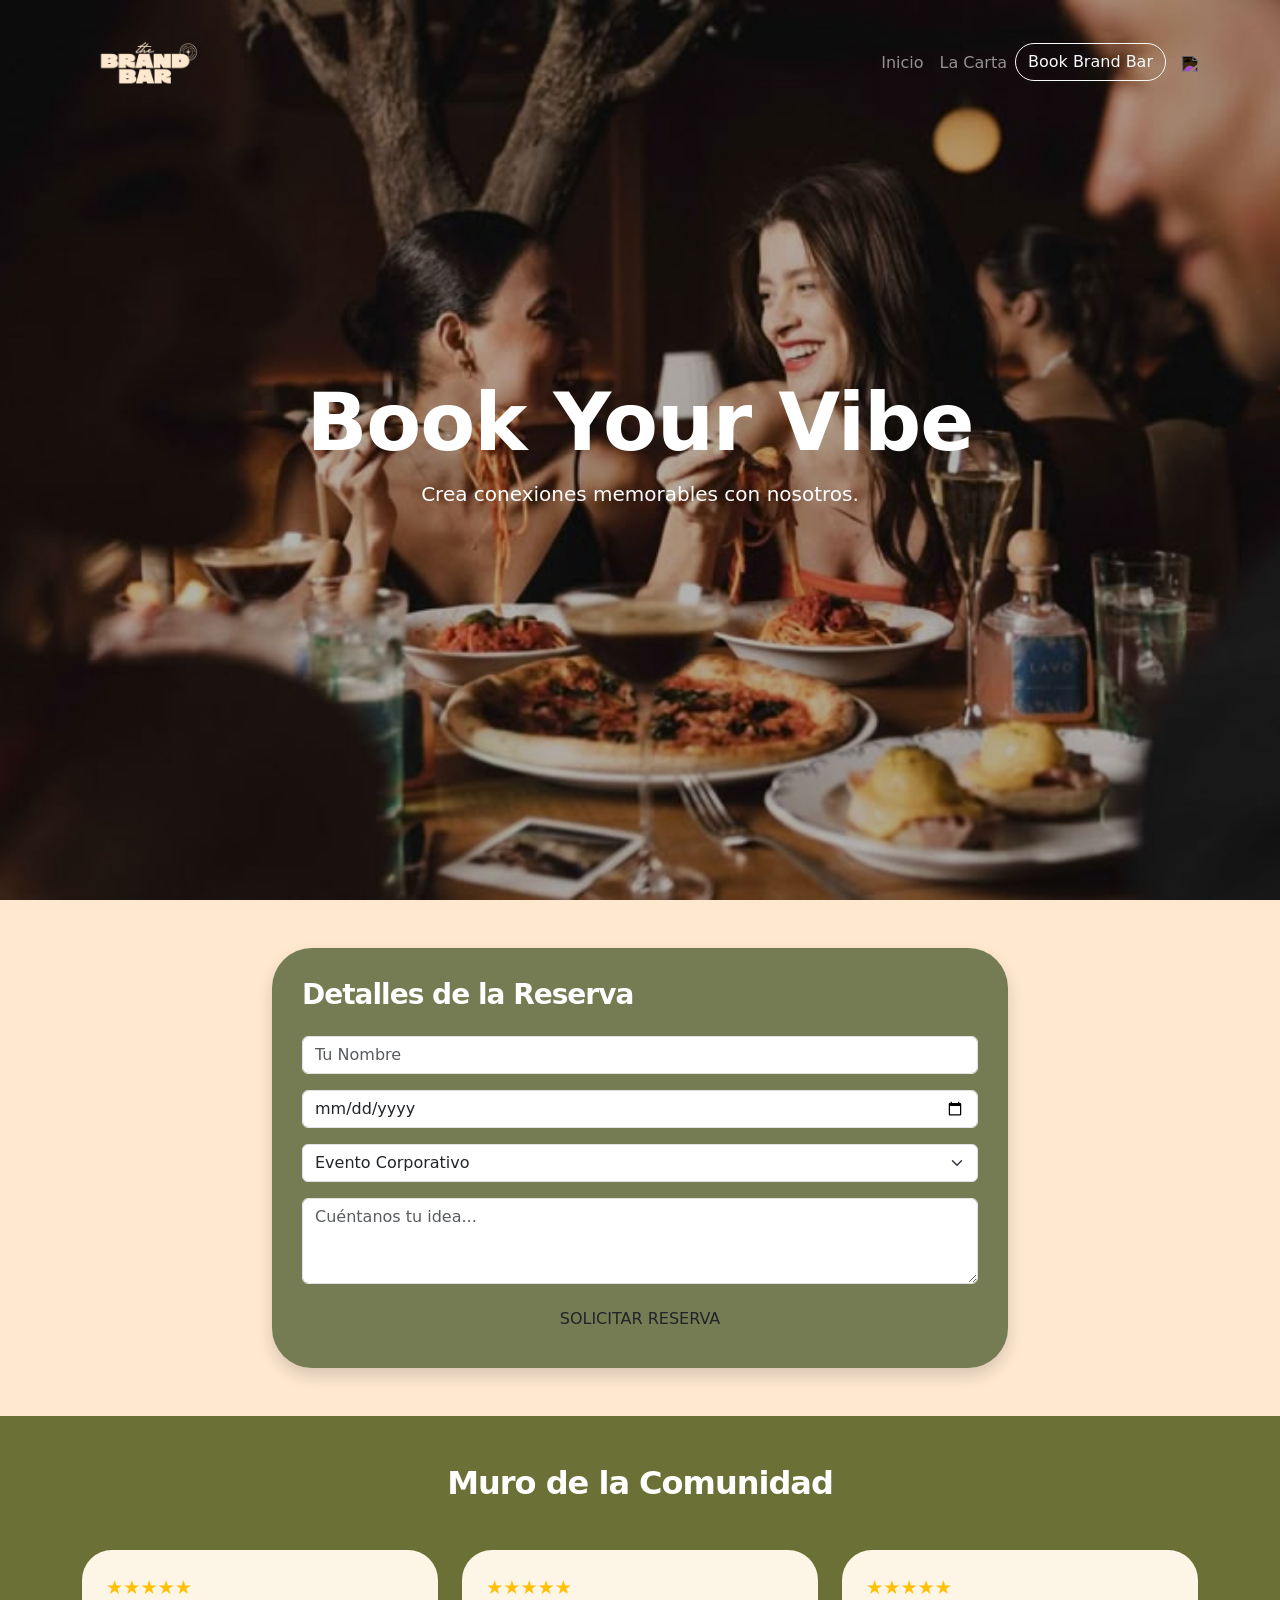
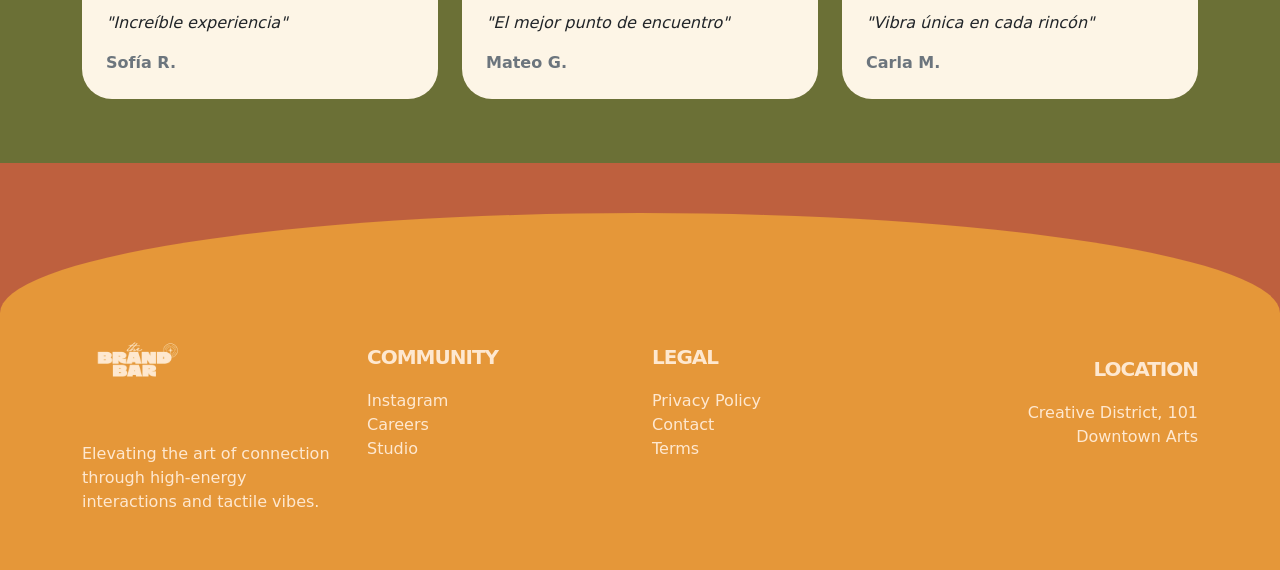
==== book.html @ c362b19d "Add files via upload" ====
<!DOCTYPE html>
<html lang="es">
<head>
    <meta charset="UTF-8">
    <title>Book Brand Bar | The Brand Bar</title>
    <link href="https://cdn.jsdelivr.net/npm/bootstrap@5.3.0/dist/css/bootstrap.min.css" rel="stylesheet">
    <link rel="stylesheet" href="style.css">
</head>
<body>

    <header class="hero">
        <div class="overlay"></div>
        <nav class="navbar navbar-expand-lg navbar-dark bg-transparent">
        <div class="container">
            <a class="navbar-brand" href="index.html"><img src="bar.png" alt="Logo" width="50"></a>
            <div class="collapse navbar-collapse" id="navbarNav">
                <ul class="navbar-nav ms-auto">
                    <li class="nav-item"><a class="nav-link" href="index.html">Inicio</a></li>
                    <li class="nav-item"><a class="nav-link" href="carta.html">La Carta</a></li>
                    <li class="nav-item"><a class="btn btn-outline-light" href="book.html">Book Brand Bar</a></li>
                </ul>
            </div>
            <div class="cart-icon-container ms-lg-3">
                <a href="carrito.html" class="position-relative text-decoration-none">
                    <img src="https://cdn-icons-png.flaticon.com/512/1170/1170678.png" width="30" style="filter: invert(1);"> 
                    <span id="cart-badge" style="display: none; background: #fee8d0; color: #6b7036; border-radius: 50%; padding: 2px 6px; font-size: 10px; position: absolute; top: -5px; right: -5px; font-weight: bold;">0</span>
                </a>
            </div>
        </div>
    </nav>
        <div class="container text-center text-white" style="z-index: 2;">
            <h1 class="display-1 fw-bold">Book Your Vibe</h1>
            <p class="lead">Crea conexiones memorables con nosotros.</p>
        </div>
        <style>
            .hero {
                background-image: url('book.jpeg') !important;
            }
        </style>
    </header>

    <section class="py-5" style="background-color: #fee8d0;">
        <div class="container">
            <div class="row justify-content-center">
                <div class="col-lg-8">
                    <div class="event-card shadow">
                        <h3 class="mb-4 text-white">Detalles de la Reserva</h3>
                        <form id="form-reserva">
                            <input type="text" class="form-control mb-3" placeholder="Tu Nombre" required>
                            <input type="date" class="form-control mb-3" required>
                            <select class="form-select mb-3"><option>Evento Corporativo</option><option>Celebración Privada</option></select>
                            <textarea class="form-control mb-3" rows="3" placeholder="Cuéntanos tu idea..."></textarea>
                            <button type="submit" class="btn btn-crema w-100">SOLICITAR RESERVA</button>
                        </form>
                    </div>
                </div>
            </div>
        </div>
    </section>

   <section class="py-5" style="background-color: #6b7036;">
    <div class="container">
        <h2 class="text-center text-white mb-5">Muro de la Comunidad</h2>
        <div class="row">
            <div class="col-md-4 mb-3">
                <div class="card p-4 h-100" style="border-radius: 30px; border: none;">
                    <div class="text-warning mb-2">★★★★★</div>
                    <p class="fst-italic">"Increíble experiencia"</p>
                    <strong class="text-secondary">Sofía R.</strong>
                </div>
            </div>
            <div class="col-md-4 mb-3">
                <div class="card p-4 h-100" style="border-radius: 30px; border: none;">
                    <div class="text-warning mb-2">★★★★★</div>
                    <p class="fst-italic">"El mejor punto de encuentro"</p>
                    <strong class="text-secondary">Mateo G.</strong>
                </div>
            </div>
            <div class="col-md-4 mb-3">
                <div class="card p-4 h-100" style="border-radius: 30px; border: none;">
                    <div class="text-warning mb-2">★★★★★</div>
                    <p class="fst-italic">"Vibra única en cada rincón"</p>
                    <strong class="text-secondary">Carla M.</strong>
                </div>
            </div>
        </div>
    </div>
</section>
    <footer class="footer-section">
        <div class="container">
            <div class="row align-items-center">
                <div class="col-md-3">
                    <img src="bar.png" width="100" alt="Logo">
                    <p class="mt-3">Elevating the art of connection through high-energy interactions and tactile vibes.</p>
                </div>
                <div class="col-md-3">
                    <h5>COMMUNITY</h5>
                    <ul class="list-unstyled">
                        <li><a href="#">Instagram</a></li>
                        <li><a href="#">Careers</a></li>
                        <li><a href="#">Studio</a></li>
                    </ul>
                </div>
                <div class="col-md-3">
                    <h5>LEGAL</h5>
                    <ul class="list-unstyled">
                        <li><a href="#">Privacy Policy</a></li>
                        <li><a href="#">Contact</a></li>
                        <li><a href="#">Terms</a></li>
                    </ul>
                </div>
                <div class="col-md-3 text-end">
                    <h5>LOCATION</h5>
                    <p>Creative District, 101<br>Downtown Arts</p>
                </div>
            </div>
        </div>
    </footer>


    <script src="script.js"></script>
</body>
</html>
---- style.css ----
/* Asegúrate de que html y body ocupen el 100% */
html, body {
    height: 100%;
    margin: 0;
    padding: 0;
    background-color: #be603e;
    color: #fee8d0;
}

.navbar {
    position: absolute; 
    width: 100%;
    z-index: 1000;
    top: 0;
    margin-top: -25px; /* Prueba con -10px, -15px o lo que necesites para subirlo */
}

/* Forzar que el contenedor no tenga margen superior */
.navbar .container {
    padding-top: 0 !important;
    margin-top: 0 !important;
}

.navbar-brand {
    padding-top: 0 !important;
    padding-bottom: 0 !important;
    margin-top: 0 !important;
}

/* El logo grande inicial */
.navbar-brand img {
    width: 120px; /* Tamaño grande inicial */
    transition: all 0.4s ease;
}

/* Ajuste de Grosores (Títulos y Subtítulos) */
h1, h2, h3, h4, h5 {
    font-weight: 800; /* Extra negrita para todos los títulos */
    letter-spacing: -1px;
}

/* Si quieres que una palabra específica sea más gruesa, 
   úsala dentro de un span con clase .bold-text en tu HTML */
.bold-text {
    font-weight: 900;
    color: #fee8d0;
}

.hero {
    height: 100vh;
    background-image: url('her.jpg'); 
    background-size: cover;        /* Esto hace que cubra todo, pero a veces recorta partes */
    background-position: center;   /* Esto centra la imagen para que se vea la parte importante */
    background-repeat: no-repeat;
    display: flex;
    align-items: center;
    justify-content: center;
    position: relative;
}

/* Para que el texto no quede oculto detrás de la imagen */
.hero .container {
    position: relative;
    z-index: 2;
}

.overlay {
    position: absolute;
    top: 0;
    left: 0;
    width: 100%;
    height: 100%;
    background: rgba(0, 0, 0, 0.3); /* Oscurece un poco la imagen para el texto */
    z-index: 1;
}
/* Estilo base para todos los arcos */
.arch-img {
    height: 300px;
    background-size: cover;
    background-position: center;
    border-radius: 150px 150px 0 0;
    transition: transform 0.3s ease;
    margin-bottom: 20px; /* Para separar si hay texto debajo */
}

/* Imagen específica para cada uno */
.img-1 { background-image: url('i1.jpeg'); }
.img-2 { background-image: url('i2.jpeg'); }
.img-3 { background-image: url('i3.jpeg'); }
.img-4 { background-image: url('i4.jpeg'); }

/* Efecto hover */
.arch-img:hover {
    transform: translateY(-10px);
    cursor: pointer;
}

/* Tarjetas de eventos */
.event-card {
    background: #757b53;
    padding: 30px;
    border-radius: 40px;
    height: 100%;
    color: #fee8d0;
}

.marquee-container {
    width: 100%;
    overflow: hidden; /* Oculta lo que se sale del borde */
    background: transparent;
    padding: 20px 0;
    border-top: 3px solid #ff7f50;
    border-bottom: 3px solid  #ff7f50;
    margin-bottom: 40px;
}

.marquee-text {
    display: flex;
    white-space: nowrap;
    animation: marquee 15s linear infinite;
    gap: 40px; /* Esto da aire entre los bloques de texto */
}


.marquee-text span {
    font-size: 2rem;
    font-weight: bold;
    color: #fee8d0;
    padding: 0 20px;
    text-transform: uppercase;
}
.arch-img {
    opacity: 0;
    transition: all 0.5s ease;
    transform: translateY(50px);
    box-shadow: 0 50px 20px rgba(22, 75, 28, 0.2);
    animation: float 3s ease-in-out infinite;
}

.img-1 { animation-delay: 0s; }
.img-2 { animation-delay: 0.5s; }
.img-3 { animation-delay: 1s; }
.img-4 { animation-delay: 1.5s; }

.arch-img.animate-fade-in {
    opacity: 1;
    transform: translateY(0);
}

@keyframes float {
    0% { transform: translateY(0px); }
    50% { transform: translateY(-15px); } /* Sube 15px */
    100% { transform: translateY(0px); }
}

/* La magia de la animación */
@keyframes marquee {
    0% { transform: translateX(0); }
    100% { transform: translateX(-50%); }
}




/* Badge estilizado */
#cart-badge {
    background-color: #ff8a65 !important;
    color: #fee8d0 !important;
    font-size: 0.65rem !important;
    font-weight: bold;
    min-width: 20px;
    height: 20px;
    padding: 0 5px !important;
    display: none; /* Empezamos oculto */
    align-items: center;
    justify-content: center;
    border-radius: 50px !important;
    position: absolute;
    top: -5px;
    right: -10px;
    z-index: 9999; /* Asegura que esté encima de todo */
}s







/* Botón color Crema de tu marca */
.btn-crema {
    background-color: #fee8d0 !important; /* Tu color crema */
    color: #6b7036 !important; /* El color de fondo verde/tierra para que resalte */
    font-weight: bold;
    border-radius: 20px !important;
    padding: 12px;
    transition: 0.3s;
}

.btn-crema:hover {
    background-color:#e59739 !important;
    transform: scale(1.02);
}





/* Espaciado para la nueva página */
.menu-section {
    padding-top: 100px;
    background-color: #be603e; /* Mismo fondo que tu index */
}

/* Estilo para los botones de la carta */
.btn-outline-light {
    border-radius: 20px;
    transition: 0.3s;
}

.btn-outline-light:hover {
    background-color: #fee8d0;
    color: #be603e;
}

.img-carta-1 { background-image: url('c1.jpeg'); }
.img-carta-2 { background-image: url('c2.jpeg'); }
.img-carta-3 { background-image: url('c3.jpeg'); }
.img-carta-4 { background-image: url('c4.jpeg'); }
.img-carta-5 { background-image: url('c5.jpeg'); }
.img-carta-6 { background-image: url('c6.jpeg'); }
.img-carta-7 { background-image: url('c7.jpeg'); }
.img-carta-8 { background-image: url('c8.jpeg'); }
.img-carta-9 { background-image: url('c9.jpeg'); }







.btn-sm {
    width: 30px;
    height: 30px;
    padding: 0;
    border-radius: 50%;
}


.cart-item {
    border: 3px solid #fdf5e6;
    border-radius: 15px !important;
}





/* Estilo para las tarjetas de testimonio */
.card {
    transition: transform 0.3s ease, box-shadow 0.3s ease;
    background-color: #fdf5e6; /* Tu tono crema claro */
}

.card:hover {
    transform: translateY(-10px);
    box-shadow: 0 20px 40px rgba(0,0,0,0.2) !important;
}

.text-warning {
    color: #ffc107 !important; /* El color dorado de las estrellas */
    font-size: 1.2rem;
}







/* Footer con onda */
.footer-section {
    background-color:#e59739; /* El color naranja */
    color:#fee8d0;
    padding: 80px 0 40px;
    margin-top: 50px;
    /* Creamos la curva superior */
    border-top-left-radius: 50% 100px;
    border-top-right-radius: 50% 100px;
}

.footer-section a {
    color: #fee8d0;
    text-decoration: none;
}

.footer-section h5 {
    font-weight: bold;
    margin-bottom: 20px;
}
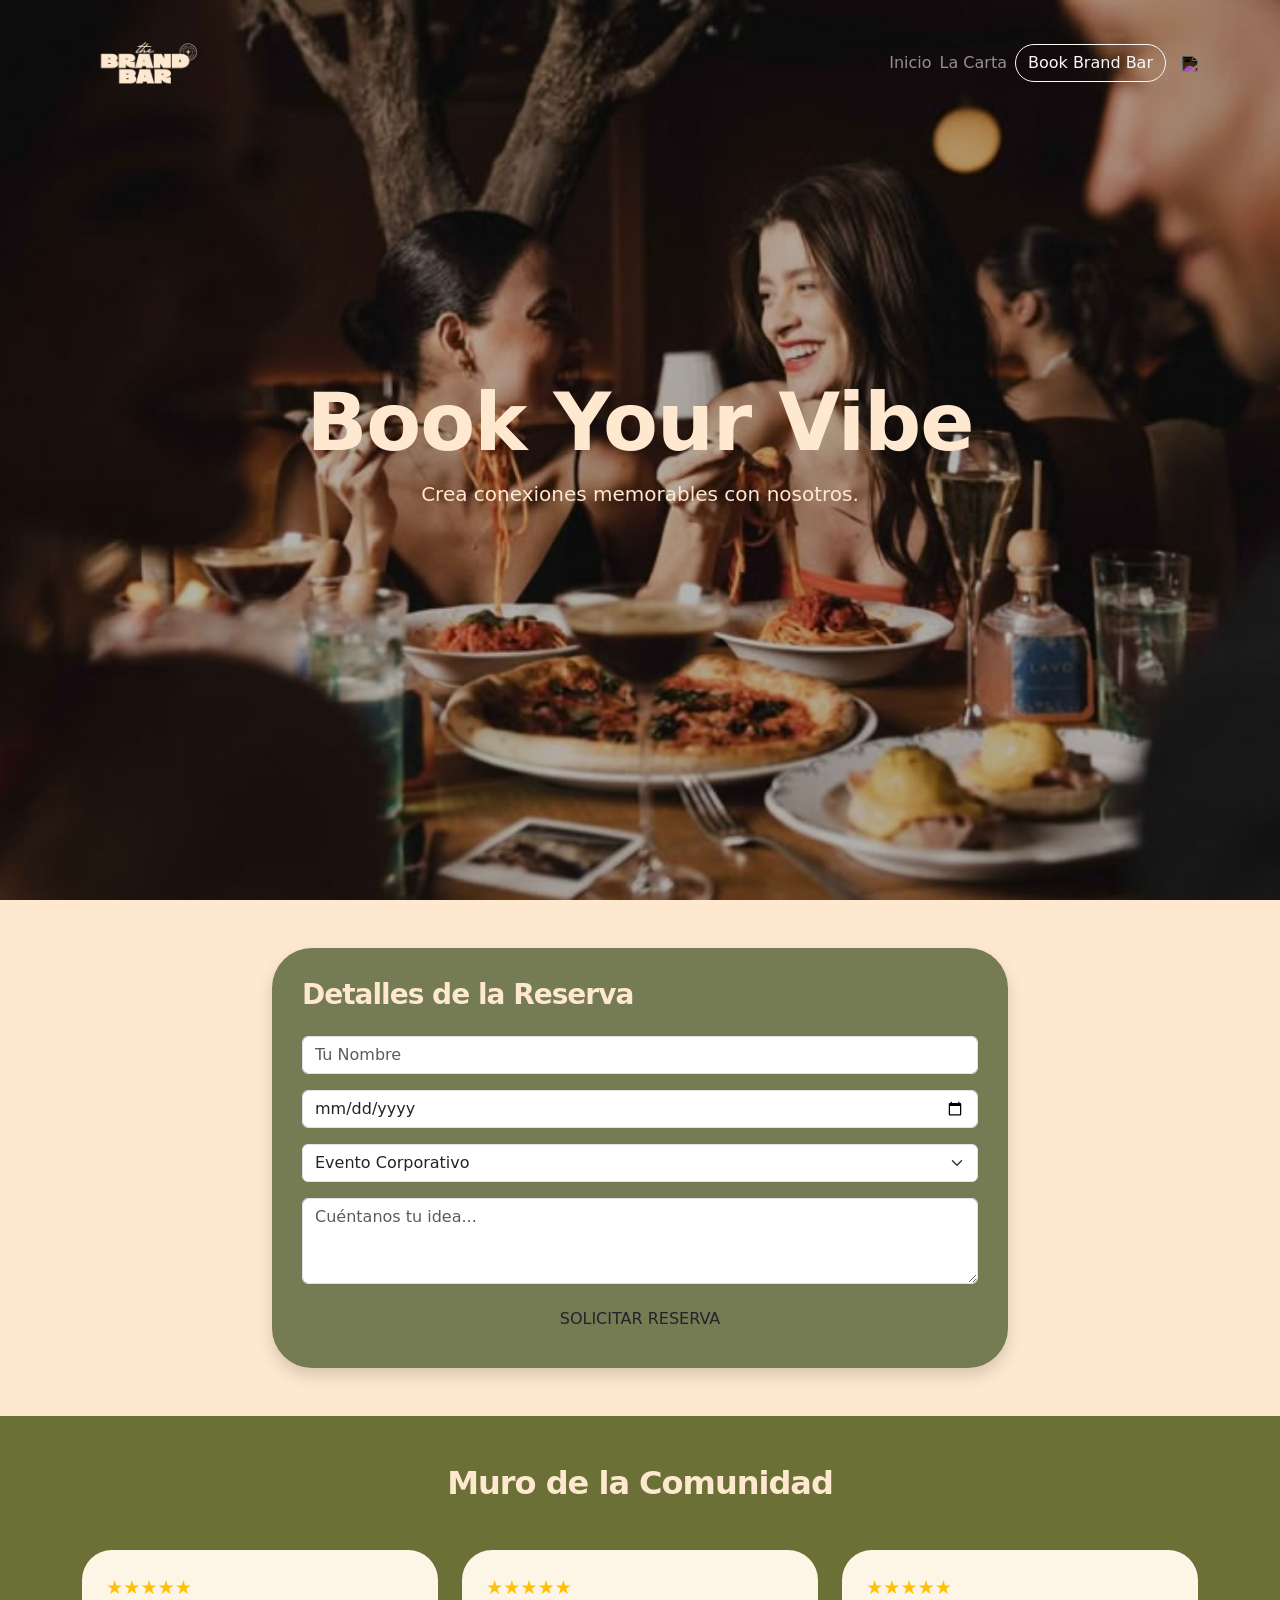
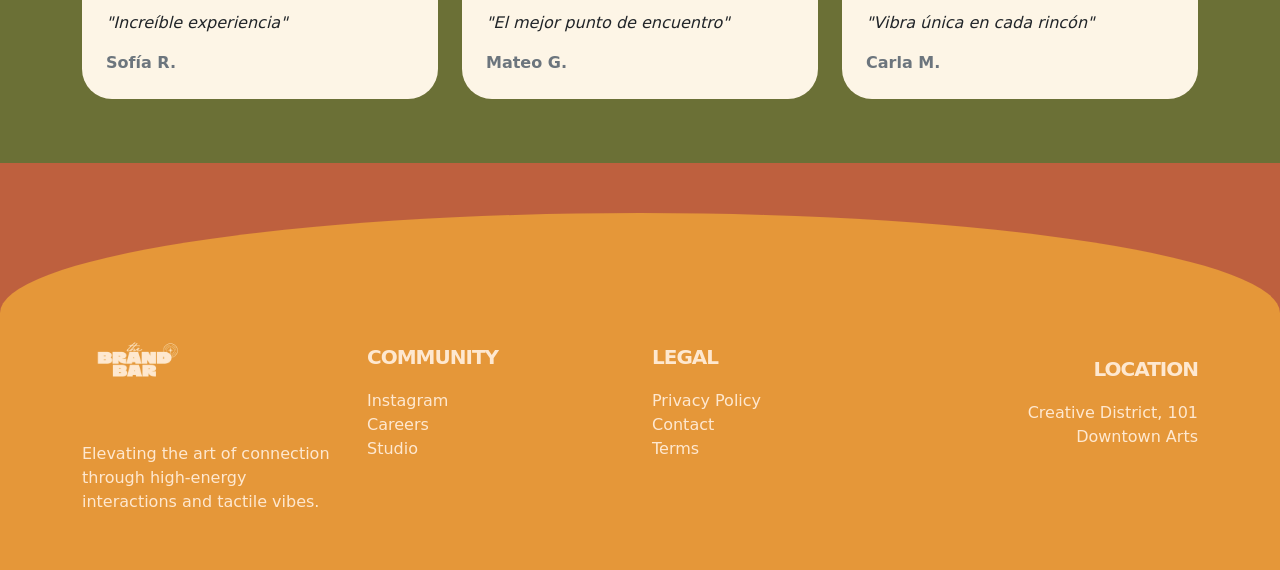
==== commit 0139d079: "Update book.html" ====
--- a/book.html
+++ b/book.html
@@ -2,41 +2,37 @@
 <html lang="es">
 <head>
     <meta charset="UTF-8">
+    <meta name="viewport" content="width=device-width, initial-scale=1.0">
     <title>Book Brand Bar | The Brand Bar</title>
     <link href="https://cdn.jsdelivr.net/npm/bootstrap@5.3.0/dist/css/bootstrap.min.css" rel="stylesheet">
+    <link href="https://fonts.googleapis.com/css2?family=Montserrat:wght@300;600&display=swap" rel="stylesheet">
     <link rel="stylesheet" href="style.css">
 </head>
 <body>
 
-    <header class="hero">
+    <nav class="navbar navbar-dark bg-transparent">
+    <div class="container">
+        <a class="navbar-brand" href="index.html"><img src="bar.png" alt="Logo" width="50"></a>
+        <ul class="navbar-nav flex-row gap-2 ms-auto align-items-center">
+            <li class="nav-item"><a class="nav-link" href="index.html">Inicio</a></li>
+            <li class="nav-item"><a class="nav-link" href="carta.html">La Carta</a></li>
+            <li class="nav-item"><a class="btn btn-outline-light" href="book.html">Book Brand Bar</a></li>
+        </ul>
+        <div class="cart-icon-container ms-3">
+            <a href="carrito.html" class="position-relative text-decoration-none">
+                <img src="https://cdn-icons-png.flaticon.com/512/1170/1170678.png" width="30" style="filter: invert(1);">
+                <span id="cart-badge">0</span>
+            </a>
+        </div>
+    </div>
+    </nav>
+
+    <header class="hero" style="background-image: url('book.jpeg') !important;">
         <div class="overlay"></div>
-        <nav class="navbar navbar-expand-lg navbar-dark bg-transparent">
-        <div class="container">
-            <a class="navbar-brand" href="index.html"><img src="bar.png" alt="Logo" width="50"></a>
-            <div class="collapse navbar-collapse" id="navbarNav">
-                <ul class="navbar-nav ms-auto">
-                    <li class="nav-item"><a class="nav-link" href="index.html">Inicio</a></li>
-                    <li class="nav-item"><a class="nav-link" href="carta.html">La Carta</a></li>
-                    <li class="nav-item"><a class="btn btn-outline-light" href="book.html">Book Brand Bar</a></li>
-                </ul>
-            </div>
-            <div class="cart-icon-container ms-lg-3">
-                <a href="carrito.html" class="position-relative text-decoration-none">
-                    <img src="https://cdn-icons-png.flaticon.com/512/1170/1170678.png" width="30" style="filter: invert(1);"> 
-                    <span id="cart-badge" style="display: none; background: #fee8d0; color: #6b7036; border-radius: 50%; padding: 2px 6px; font-size: 10px; position: absolute; top: -5px; right: -5px; font-weight: bold;">0</span>
-                </a>
-            </div>
-        </div>
-    </nav>
-        <div class="container text-center text-white" style="z-index: 2;">
+        <div class="container text-center" style="position:relative; z-index:2;">
             <h1 class="display-1 fw-bold">Book Your Vibe</h1>
             <p class="lead">Crea conexiones memorables con nosotros.</p>
         </div>
-        <style>
-            .hero {
-                background-image: url('book.jpeg') !important;
-            }
-        </style>
     </header>
 
     <section class="py-5" style="background-color: #fee8d0;">
@@ -44,7 +40,7 @@
             <div class="row justify-content-center">
                 <div class="col-lg-8">
                     <div class="event-card shadow">
-                        <h3 class="mb-4 text-white">Detalles de la Reserva</h3>
+                        <h3 class="mb-4">Detalles de la Reserva</h3>
                         <form id="form-reserva">
                             <input type="text" class="form-control mb-3" placeholder="Tu Nombre" required>
                             <input type="date" class="form-control mb-3" required>
@@ -58,42 +54,43 @@
         </div>
     </section>
 
-   <section class="py-5" style="background-color: #6b7036;">
-    <div class="container">
-        <h2 class="text-center text-white mb-5">Muro de la Comunidad</h2>
-        <div class="row">
-            <div class="col-md-4 mb-3">
-                <div class="card p-4 h-100" style="border-radius: 30px; border: none;">
-                    <div class="text-warning mb-2">★★★★★</div>
-                    <p class="fst-italic">"Increíble experiencia"</p>
-                    <strong class="text-secondary">Sofía R.</strong>
+    <section class="py-5" style="background-color: #6b7036;">
+        <div class="container">
+            <h2 class="text-center mb-5">Muro de la Comunidad</h2>
+            <div class="row">
+                <div class="col-md-4 mb-3">
+                    <div class="card p-4 h-100" style="border-radius: 30px; border: none;">
+                        <div class="text-warning mb-2">★★★★★</div>
+                        <p class="fst-italic">"Increíble experiencia"</p>
+                        <strong class="text-secondary">Sofía R.</strong>
+                    </div>
                 </div>
-            </div>
-            <div class="col-md-4 mb-3">
-                <div class="card p-4 h-100" style="border-radius: 30px; border: none;">
-                    <div class="text-warning mb-2">★★★★★</div>
-                    <p class="fst-italic">"El mejor punto de encuentro"</p>
-                    <strong class="text-secondary">Mateo G.</strong>
+                <div class="col-md-4 mb-3">
+                    <div class="card p-4 h-100" style="border-radius: 30px; border: none;">
+                        <div class="text-warning mb-2">★★★★★</div>
+                        <p class="fst-italic">"El mejor punto de encuentro"</p>
+                        <strong class="text-secondary">Mateo G.</strong>
+                    </div>
                 </div>
-            </div>
-            <div class="col-md-4 mb-3">
-                <div class="card p-4 h-100" style="border-radius: 30px; border: none;">
-                    <div class="text-warning mb-2">★★★★★</div>
-                    <p class="fst-italic">"Vibra única en cada rincón"</p>
-                    <strong class="text-secondary">Carla M.</strong>
+                <div class="col-md-4 mb-3">
+                    <div class="card p-4 h-100" style="border-radius: 30px; border: none;">
+                        <div class="text-warning mb-2">★★★★★</div>
+                        <p class="fst-italic">"Vibra única en cada rincón"</p>
+                        <strong class="text-secondary">Carla M.</strong>
+                    </div>
                 </div>
             </div>
         </div>
-    </div>
-</section>
+    </section>
+
     <footer class="footer-section">
         <div class="container">
             <div class="row align-items-center">
-                <div class="col-md-3">
+                <div class="col-6 col-md-3">
                     <img src="bar.png" width="100" alt="Logo">
                     <p class="mt-3">Elevating the art of connection through high-energy interactions and tactile vibes.</p>
                 </div>
-                <div class="col-md-3">
+                <div class="col-6 col-md-3">
                     <h5>COMMUNITY</h5>
                     <ul class="list-unstyled">
                         <li><a href="#">Instagram</a></li>
@@ -101,7 +98,7 @@
                         <li><a href="#">Studio</a></li>
                     </ul>
                 </div>
-                <div class="col-md-3">
+                <div class="col-6 col-md-3">
                     <h5>LEGAL</h5>
                     <ul class="list-unstyled">
                         <li><a href="#">Privacy Policy</a></li>
@@ -109,7 +106,7 @@
                         <li><a href="#">Terms</a></li>
                     </ul>
                 </div>
-                <div class="col-md-3 text-end">
+                <div class="col-6 col-md-3 text-end">
                     <h5>LOCATION</h5>
                     <p>Creative District, 101<br>Downtown Arts</p>
                 </div>
@@ -117,7 +114,7 @@
         </div>
     </footer>
 
-
     <script src="script.js"></script>
+    <script src="https://cdn.jsdelivr.net/npm/bootstrap@5.3.0/dist/js/bootstrap.bundle.min.js"></script>
 </body>
-</html>+</html>
